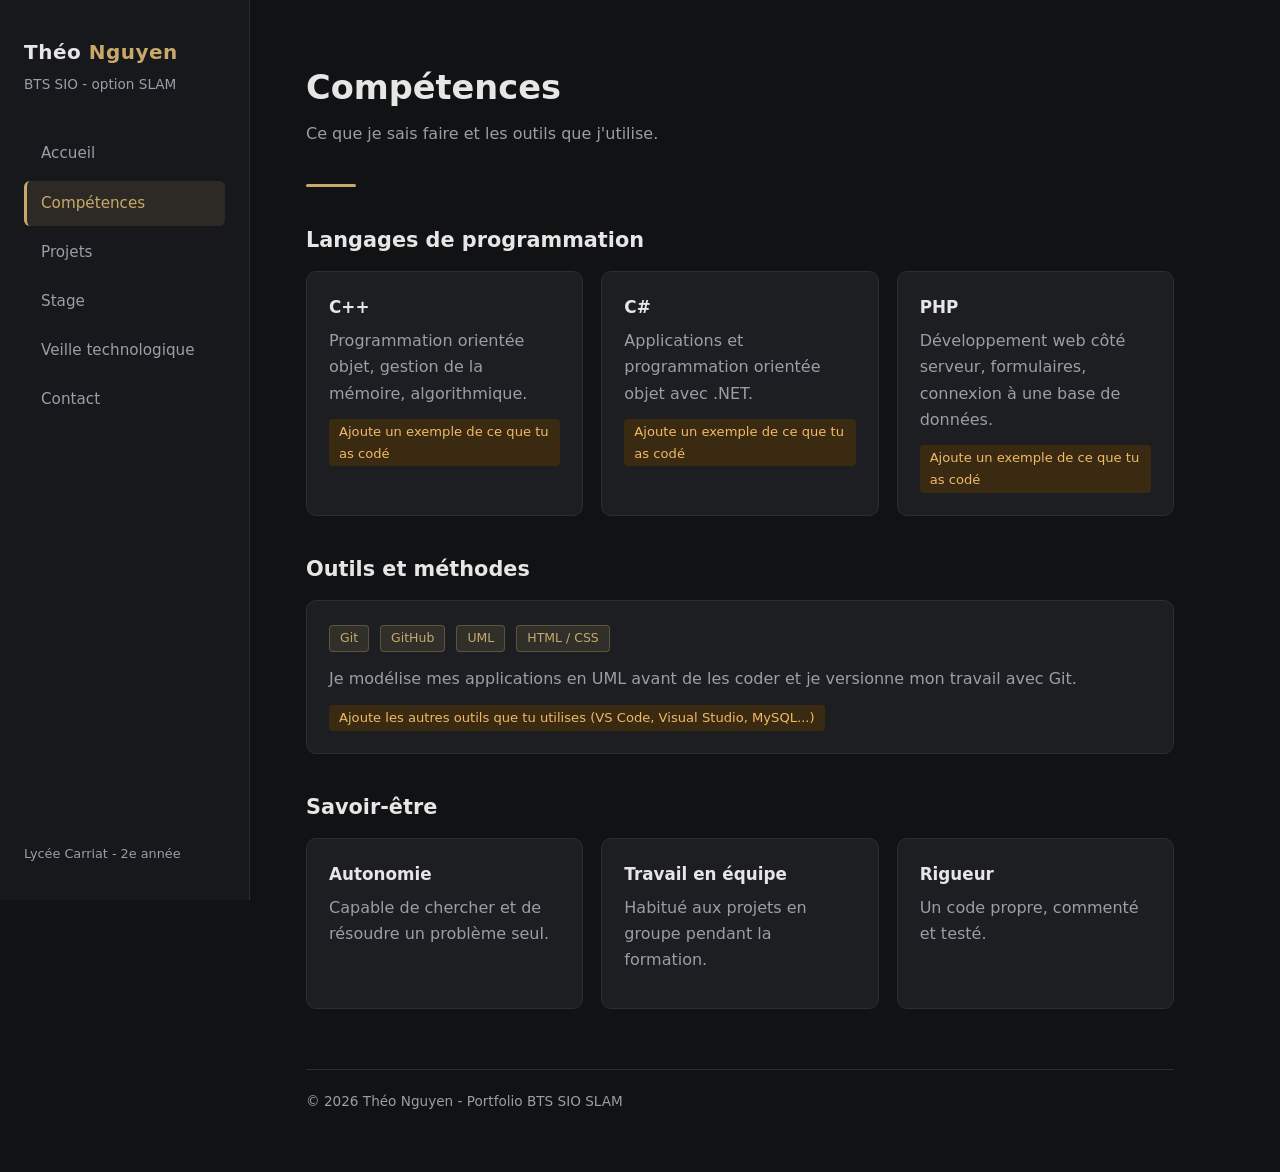
==== competences.html @ 0ea79eeb "Nouveau portfolio en plusieurs pages" ====
<!DOCTYPE html>
<html lang="fr">
<head>
  <meta charset="UTF-8">
  <meta name="viewport" content="width=device-width, initial-scale=1.0">
  <title>Compétences - Théo Nguyen</title>
  <link rel="stylesheet" href="style.css">
</head>
<body>

  <aside class="sidebar">
    <div class="brand">Théo <span>Nguyen</span></div>
    <div class="role">BTS SIO - option SLAM</div>
    <nav>
      <a href="index.html">Accueil</a>
      <a href="competences.html" class="active">Compétences</a>
      <a href="projets.html">Projets</a>
      <a href="stage.html">Stage</a>
      <a href="veille.html">Veille technologique</a>
      <a href="contact.html">Contact</a>
    </nav>
    <div class="side-foot">Lycée Carriat - 2e année</div>
  </aside>

  <main>
    <h1 class="page-title">Compétences</h1>
    <p class="page-sub">Ce que je sais faire et les outils que j'utilise.</p>
    <div class="line"></div>

    <h2>Langages de programmation</h2>
    <div class="grid">
      <div class="card">
        <h3>C++</h3>
        <p class="muted">Programmation orientée objet, gestion de la mémoire, algorithmique.</p>
        <span class="todo">Ajoute un exemple de ce que tu as codé</span>
      </div>
      <div class="card">
        <h3>C#</h3>
        <p class="muted">Applications et programmation orientée objet avec .NET.</p>
        <span class="todo">Ajoute un exemple de ce que tu as codé</span>
      </div>
      <div class="card">
        <h3>PHP</h3>
        <p class="muted">Développement web côté serveur, formulaires, connexion à une base de données.</p>
        <span class="todo">Ajoute un exemple de ce que tu as codé</span>
      </div>
    </div>

    <h2>Outils et méthodes</h2>
    <div class="card">
      <p>
        <span class="tag">Git</span>
        <span class="tag">GitHub</span>
        <span class="tag">UML</span>
        <span class="tag">HTML / CSS</span>
      </p>
      <p class="muted">
        Je modélise mes applications en UML avant de les coder et je versionne mon travail avec Git.
      </p>
      <span class="todo">Ajoute les autres outils que tu utilises (VS Code, Visual Studio, MySQL...)</span>
    </div>

    <h2>Savoir-être</h2>
    <div class="grid">
      <div class="card"><h3>Autonomie</h3><p class="muted">Capable de chercher et de résoudre un problème seul.</p></div>
      <div class="card"><h3>Travail en équipe</h3><p class="muted">Habitué aux projets en groupe pendant la formation.</p></div>
      <div class="card"><h3>Rigueur</h3><p class="muted">Un code propre, commenté et testé.</p></div>
    </div>

    <footer>&copy; 2026 Théo Nguyen - Portfolio BTS SIO SLAM</footer>
  </main>

</body>
</html>
---- style.css ----
:root {
  --bg: #111214;
  --panel: #17181b;
  --card: #1c1e22;
  --border: #2a2d33;
  --text: #e6e6e6;
  --muted: #9a9ea6;
  --accent: #c8a96a;
  --accent-soft: rgba(200, 169, 106, 0.12);
}

* { box-sizing: border-box; margin: 0; padding: 0; }
html { scroll-behavior: smooth; }

body {
  font-family: "Segoe UI", system-ui, Arial, sans-serif;
  background: var(--bg);
  color: var(--text);
  line-height: 1.65;
  display: flex;
  min-height: 100vh;
}

a { color: var(--accent); text-decoration: none; }
a:hover { text-decoration: underline; }

/* ---------- Menu latéral ---------- */
.sidebar {
  width: 250px;
  flex-shrink: 0;
  background: var(--panel);
  border-right: 1px solid var(--border);
  padding: 36px 24px;
  position: sticky;
  top: 0;
  height: 100vh;
  display: flex;
  flex-direction: column;
}
.sidebar .brand { font-size: 1.25rem; font-weight: 600; letter-spacing: 0.5px; }
.sidebar .brand span { color: var(--accent); }
.sidebar .role { color: var(--muted); font-size: 0.85rem; margin: 4px 0 36px; }
.sidebar nav a {
  display: block;
  padding: 10px 14px;
  margin-bottom: 4px;
  color: var(--muted);
  border-radius: 6px;
  border-left: 3px solid transparent;
  font-size: 0.95rem;
}
.sidebar nav a:hover { color: var(--text); background: var(--card); text-decoration: none; }
.sidebar nav a.active {
  color: var(--accent);
  background: var(--accent-soft);
  border-left-color: var(--accent);
}
.sidebar .side-foot { margin-top: auto; font-size: 0.8rem; color: var(--muted); }

/* ---------- Contenu ---------- */
main { flex: 1; padding: 60px 56px; max-width: 980px; }

.page-title { font-size: 2.1rem; font-weight: 600; margin-bottom: 6px; }
.page-sub { color: var(--muted); margin-bottom: 36px; }
.line { width: 50px; height: 3px; background: var(--accent); margin: 14px 0 30px; border-radius: 2px; }

h2 { font-size: 1.3rem; margin: 36px 0 14px; font-weight: 600; }
h3 { font-size: 1.05rem; margin-bottom: 6px; }
p { margin-bottom: 12px; }
.muted { color: var(--muted); }

/* Accueil */
.hero { padding: 30px 0 10px; }
.hero .hello { color: var(--accent); font-size: 0.95rem; letter-spacing: 2px; text-transform: uppercase; }
.hero h1 { font-size: 3rem; line-height: 1.15; margin: 8px 0 14px; font-weight: 700; }
.hero .lead { color: var(--muted); font-size: 1.1rem; max-width: 600px; margin-bottom: 26px; }

.btn {
  display: inline-block;
  padding: 10px 22px;
  border-radius: 6px;
  background: var(--accent);
  color: #111214;
  font-weight: 600;
  margin: 4px 8px 4px 0;
}
.btn:hover { text-decoration: none; filter: brightness(1.1); }
.btn.ghost { background: transparent; color: var(--accent); border: 1px solid var(--accent); }

/* Cartes */
.grid { display: grid; grid-template-columns: repeat(auto-fit, minmax(250px, 1fr)); gap: 18px; }
.card {
  background: var(--card);
  border: 1px solid var(--border);
  border-radius: 10px;
  padding: 22px;
}
a.card { color: var(--text); display: block; transition: border-color 0.2s, transform 0.2s; }
a.card:hover { border-color: var(--accent); transform: translateY(-3px); text-decoration: none; }
.card .more { color: var(--accent); font-size: 0.9rem; }
.card ul { margin-left: 18px; color: var(--muted); }
.card li { margin-bottom: 4px; }

.tag {
  display: inline-block;
  font-size: 0.78rem;
  padding: 2px 10px;
  margin: 2px 6px 2px 0;
  border-radius: 4px;
  background: var(--accent-soft);
  color: var(--accent);
  border: 1px solid rgba(200, 169, 106, 0.3);
}

/* Projets */
.project { margin-bottom: 22px; }
.project img {
  width: 100%;
  margin-top: 14px;
  border-radius: 8px;
  border: 1px solid var(--border);
  background: #0c0d0f;
}

/* Stage : timeline verticale */
.steps { border-left: 2px solid var(--border); padding-left: 22px; margin-top: 10px; }
.steps .step { position: relative; margin-bottom: 22px; }
.steps .step::before {
  content: "";
  position: absolute;
  left: -29px;
  top: 8px;
  width: 12px;
  height: 12px;
  background: var(--accent);
  border-radius: 50%;
}

/* Tableau veille */
table { width: 100%; border-collapse: collapse; margin-top: 8px; }
th, td { text-align: left; padding: 12px 14px; border-bottom: 1px solid var(--border); font-size: 0.93rem; }
th { color: var(--accent); font-weight: 600; }
td { color: var(--muted); }

/* Aide à remplacer */
.todo {
  display: inline-block;
  background: #3a2a12;
  color: #f0b968;
  padding: 2px 10px;
  border-radius: 4px;
  font-size: 0.82rem;
}

footer { margin-top: 60px; padding-top: 20px; border-top: 1px solid var(--border); color: var(--muted); font-size: 0.85rem; }

/* ---------- Mobile ---------- */
@media (max-width: 800px) {
  body { flex-direction: column; }
  .sidebar {
    width: 100%;
    height: auto;
    position: static;
    padding: 18px 20px;
    border-right: none;
    border-bottom: 1px solid var(--border);
  }
  .sidebar .role { margin-bottom: 14px; }
  .sidebar nav { display: flex; flex-wrap: wrap; gap: 4px; }
  .sidebar nav a { margin: 0; padding: 6px 12px; border-left: none; }
  .sidebar .side-foot { display: none; }
  main { padding: 30px 20px; }
  .hero h1 { font-size: 2.2rem; }
}
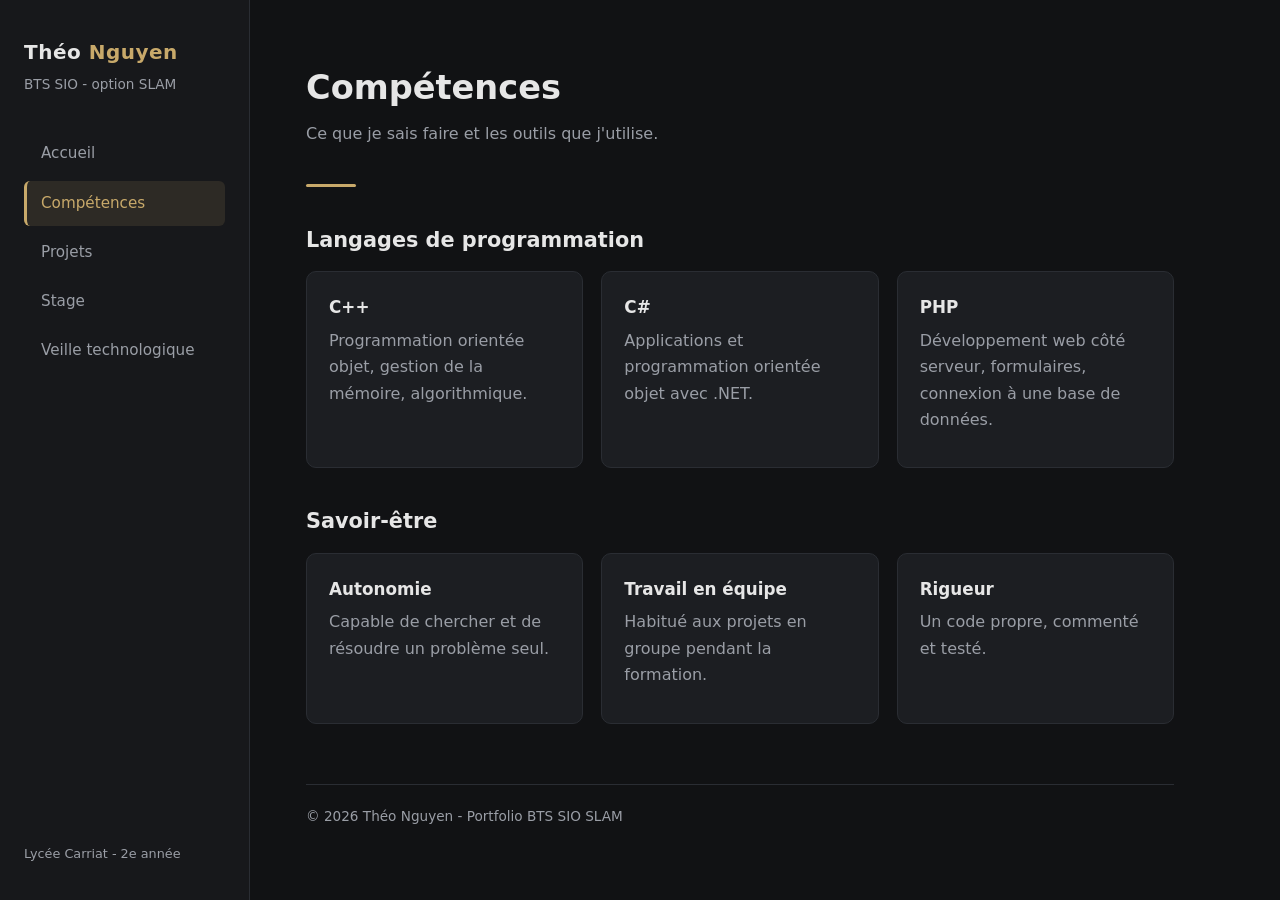
==== commit 492b906b: "Mise a jour de mon portfolio" ====
--- a/competences.html
+++ b/competences.html
@@ -17,7 +17,7 @@
       <a href="projets.html">Projets</a>
       <a href="stage.html">Stage</a>
       <a href="veille.html">Veille technologique</a>
-      <a href="contact.html">Contact</a>
+      
     </nav>
     <div class="side-foot">Lycée Carriat - 2e année</div>
   </aside>
@@ -32,33 +32,21 @@
       <div class="card">
         <h3>C++</h3>
         <p class="muted">Programmation orientée objet, gestion de la mémoire, algorithmique.</p>
-        <span class="todo">Ajoute un exemple de ce que tu as codé</span>
+        
       </div>
       <div class="card">
         <h3>C#</h3>
         <p class="muted">Applications et programmation orientée objet avec .NET.</p>
-        <span class="todo">Ajoute un exemple de ce que tu as codé</span>
+       
       </div>
       <div class="card">
         <h3>PHP</h3>
         <p class="muted">Développement web côté serveur, formulaires, connexion à une base de données.</p>
-        <span class="todo">Ajoute un exemple de ce que tu as codé</span>
+       
       </div>
     </div>
 
-    <h2>Outils et méthodes</h2>
-    <div class="card">
-      <p>
-        <span class="tag">Git</span>
-        <span class="tag">GitHub</span>
-        <span class="tag">UML</span>
-        <span class="tag">HTML / CSS</span>
-      </p>
-      <p class="muted">
-        Je modélise mes applications en UML avant de les coder et je versionne mon travail avec Git.
-      </p>
-      <span class="todo">Ajoute les autres outils que tu utilises (VS Code, Visual Studio, MySQL...)</span>
-    </div>
+   
 
     <h2>Savoir-être</h2>
     <div class="grid">
